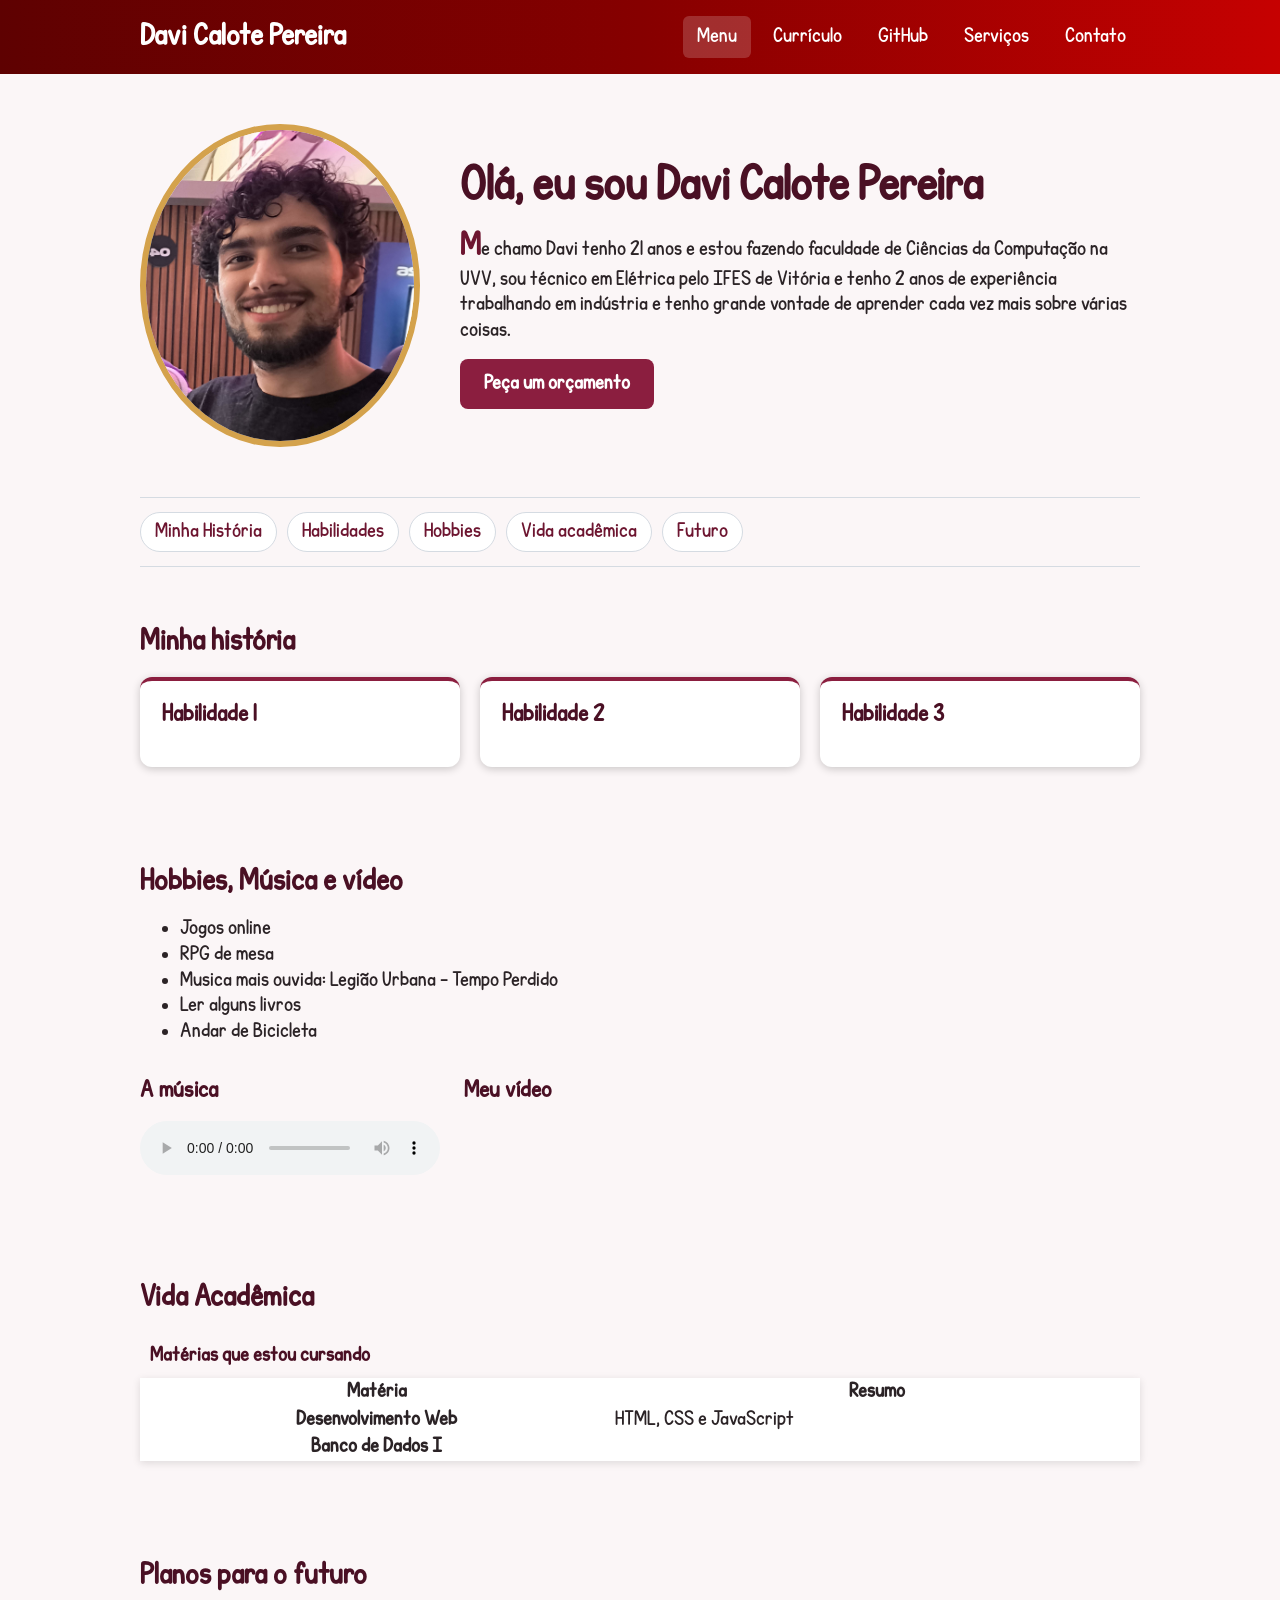
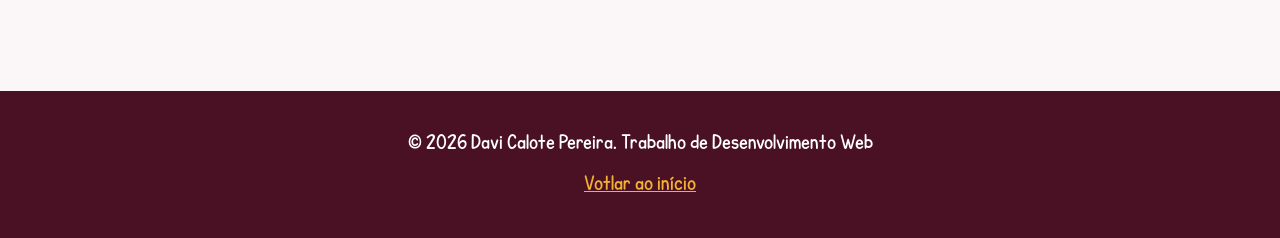
==== landingPage/index.html @ 77c5288a "Add files via upload" ====
<!DOCTYPE html>
<html lang="pt-br">
<head>
    <meta charset="UTF-8">
    <meta name="viewport" content="width=device-width, initial-scale=1.0">
    <title>Davi Calote | Home</title>
    <link rel="shortcut icon" href="./imagens/icone.png" type="image/png">
    <link rel="stylesheet" href="./estilos/estilo.css">
</head>
<body>
    <header class="topo">
        <div class="container barra">
            <a class="logo" href="index.html">Davi Calote Pereira</a>
            <nav class="menu">
                <a href="./paginas/index.html" class="ativo">Menu</a>
                <a href="./paginas/curriculo.html">Currículo</a>
                <a href="./paginas/github.html">GitHub</a>
                <a href="./paginas/servicos.html">Serviços</a>
                <a href="./paginas/contato.html">Contato</a>
            </nav>
        </div>
    </header>

    <main>

        <div class="container hero">
            <img src="./imagens/eu.png" alt="Foto Davi Calote Pereira">
            <div>
                <h1>Olá, eu sou Davi Calote Pereira</h1>
                <p>Me chamo Davi tenho 21 anos e estou fazendo faculdade de Ciências da Computação na UVV, sou técnico em Elétrica pelo IFES de Vitória e tenho 2 anos de experiência trabalhando em indústria e tenho grande vontade de aprender cada vez mais sobre várias coisas.</p>
                <a class="botao" href="./paginas/contato.html">Peça um orçamento</a>
            </div>
        </div>

        <div class="container">
            <nav class="ancoras">
                <a href="#historia">Minha História</a>
                <a href="#habilidades">Habilidades</a>
                <a href="#hobbies">Hobbies</a>
                <a href="#academico">Vida acadêmica</a>
                <a href="#futuro">Futuro</a>
            </nav>
        </div>

        <section id="historia" class="container">
            <h2>Minha história</h2>
            <div class="cards">
                <div class="card">
                    <h3>Habilidade 1</h3>
                    <p></p>
                </div>
                <div class="card">
                    <h3>Habilidade 2</h3>
                    <p></p>
                </div>
                <div class="card">
                    <h3>Habilidade 3</h3>
                    <p></p>
                </div>

            </div>
        </section>

        <section id="hobbies" class="container">
            <h2>Hobbies, Música e vídeo</h2>
            <ul>
                <li>Jogos online</li>
                <li>RPG de mesa</li>
                <li>Musica mais ouvida: Legião Urbana - Tempo Perdido</li>
                <li>Ler alguns livros</li>
                <li>Andar de Bicicleta</li>
            </ul>

            <div class="midia">
                <div>
                    <h3>A música</h3>
                    <audio controls>
                        <source src="./midia/musica.mp3" type="audio/mp3">
                    </audio>
                </div>
                <div>
                    <h3>Meu vídeo</h3>

                </div>
            </div>
        </section>

        <section id="academico" class="container">
            <h2>Vida Acadêmica</h2>
            <p></p>
            <div class="tabela-rolagem">
                <table>
                    <caption>Matérias que estou cursando</caption>
                    <thead>
                        <tr>
                            <th scope="col">Matéria</th>
                            <th scope="col">Resumo</th>
                        </tr>
                    </thead>
                    <tbody>
                        <tr>
                            <th scope="row">Desenvolvimento Web</th>
                            <td>HTML, CSS e JavaScript</td>
                        </tr>
                        <tr>
                            <th scope="row">Banco de Dados I</th>
                            <td></td>
                        </tr>
                    </tbody>
                </table>
            </div>
        </section>

        <section id="futuro" class="container">
            <h2>Planos para o futuro</h2>
            <p></p>
        </section>
    </main>

    <footer class="rodape">
        <div class="container">
            <p>&copy; 2026 Davi Calote Pereira. Trabalho de Desenvolvimento Web</p>
            <p><a href="index.html" style="color: #f2b134;">Votlar ao início</a></p>
        </div>
    </footer>
</body>
</html>
---- landingPage/estilos/estilo.css ----
@font-face {
    font-family: "inicio";
    src: url(../fontes/KGPerfectPenmanship.otf) format(opentype);
}
:root {
  --tinta: #4a1024;           /* vinho escuro: topo, títulos, rodapé */
  --fundo: #fbf6f7;           /* fundo levemente rosado */
  --destaque: #8b1e3f;        /* vinho principal: botões e bordas dos cards */
  --destaque-escuro: #6d1530; /* hover dos botões e links */
  --apoio: #d4a24c;           /* dourado: detalhes */
  --texto: #2b2326;
  --branco: #ffffff;
}
* {
    box-sizing: border-box;
}
body{
    margin: 0;
    font-family: "inicio", Arial, sans-serif;
    color: var(--texto);
    background-color: var(--fundo);
    line-height: 1.6;
}

a { color: var(--destaque-escuro); }
a:hover { color: var(--tinta); }

img { max-width: 100%; height: auto; }

h1, h2, h3 { color: var(--tinta); line-height: 1.25; }


.logo {
    color: var(--branco);
    font-size: 1.5em;
    font-weight: 700;
    text-decoration: none;
}

/* Caixa central: limita a largura e centraliza o conteúdo */
.container{
    width: 1000px;
    max-width: 92%;
    margin: 0 auto;
}

section { padding: 40px 0;}

/* 3. TOPO E MENU */
.topo{
    background-image: linear-gradient(to right, #5e0101, #860000, #c60101);
    color: var(--branco);
}
.barra{
    display: flex;
    justify-content: space-between;    /* logo à esquerda, menu à direita */
    align-items: center;
    padding: 16px 0;
}
.menu{
    display: flex;
    gap: 8px;
}
.menu a{
    color: var(--branco);
    text-decoration: none;
    padding: 8px 14px;
    border-radius: 6px;
    transition: brackground-color 0.3s;
}
.menu a:hover,
.menu a:focus,
.menu a.ativo {
  background-color: rgba(255, 255, 255, 0.18);
  color: var(--branco);
}

/*RODAPÉ*/
.rodape {
    background-color: var(--tinta);
    color: var(--branco);
    text-align: center;
    padding: 24px 0;
    margin-top: 40px;
}

/* 4. HOME */
.hero{
    display: flex;
    align-items: center;
    gap: 40px;
    padding: 50px 0;
}
.hero img{
    width: 280px;
    border-radius: 50%;
    border: 6px solid var(--apoio);
}
.hero h1{ font-size: 2.4em; margin: 0 0 10px; }

.hero p::first-letter{   /* primeira letra maior */
    font-size: 1.6em;
    font-weight: 700;
    color: var(--destaque-escuro);
}
.botao {
  display: inline-block;
  background-color: var(--destaque);
  color: var(--branco);
  padding: 12px 24px;
  border-radius: 8px;
  text-decoration: none;
  font-weight: 600;
  border: none;
  cursor: pointer;
  font-size: 1rem;
  font-family: inherit;
  transition: background-color 0.3s, transform 0.2s;
}
.botao:hover{
    background-color: var(--destaque-escuro);
    color: var(--branco);
    transform: translateY(-2px);
}

/* Menu de âncoras (links dentro da mesma página) */
.ancoras{
    display: flex;
    flex-wrap: wrap;
    gap: 10px;
    padding: 14px 0;
    border-top: 1px solid #d5dbe2;
    border-bottom: 1px solid #d5dbe2;
}
.ancoras a{
    padding: 6px 14px;
    border-radius: 20px;
    background-color: var(--branco);
    text-decoration: none;
    border: 1px solid #d5dbe2;
}
.ancoras a:hover { background-color: var(--apoio); border-color: var(--apoio); }

/* Cards lado a lado */
.cards{
    display: flex;
    flex-wrap: wrap;
    gap: 20px;
}
.card{
    flex: 1 1 280px;       /* cresce, encolhe, base de 280px */
    background-color: var(--branco);
    padding: 22px;
    border-radius: 12px;
    border-top: 4px solid var(--destaque);
    box-shadow: 0 2px 8px rgba(0, 0, 0, 0.2);
    transition: transform 0.3s, box-shadow 0.3s;
}

.card:hover {
    transform: translateY(-5px);
    box-shadow: 0 10px 20px rgba(0, 0, 0, 0.2);
}

.card h3 { margin-top: 0; }

.midia { display: flex; flex-wrap: wrap; gap: 24px; align-items: flex-start; }
video { max-width: 100%; border-radius: 10px; }

.github { 
    display: flex;
    align-items: center;
    gap: 24px;
    flex-wrap: wrap;
}
.github img { width: 200px; border-radius: 12px; }

/*Tabelas*/
table {
    border-collapse: collapse;
    width: 100%;
    background-color: var(--branco);
    box-shadow: 0 2px 8px rgba(0, 0, 0, 0.12)
}

caption { font-weight: 700; padding: 10px; text-align: left; color: var(--tinta); }
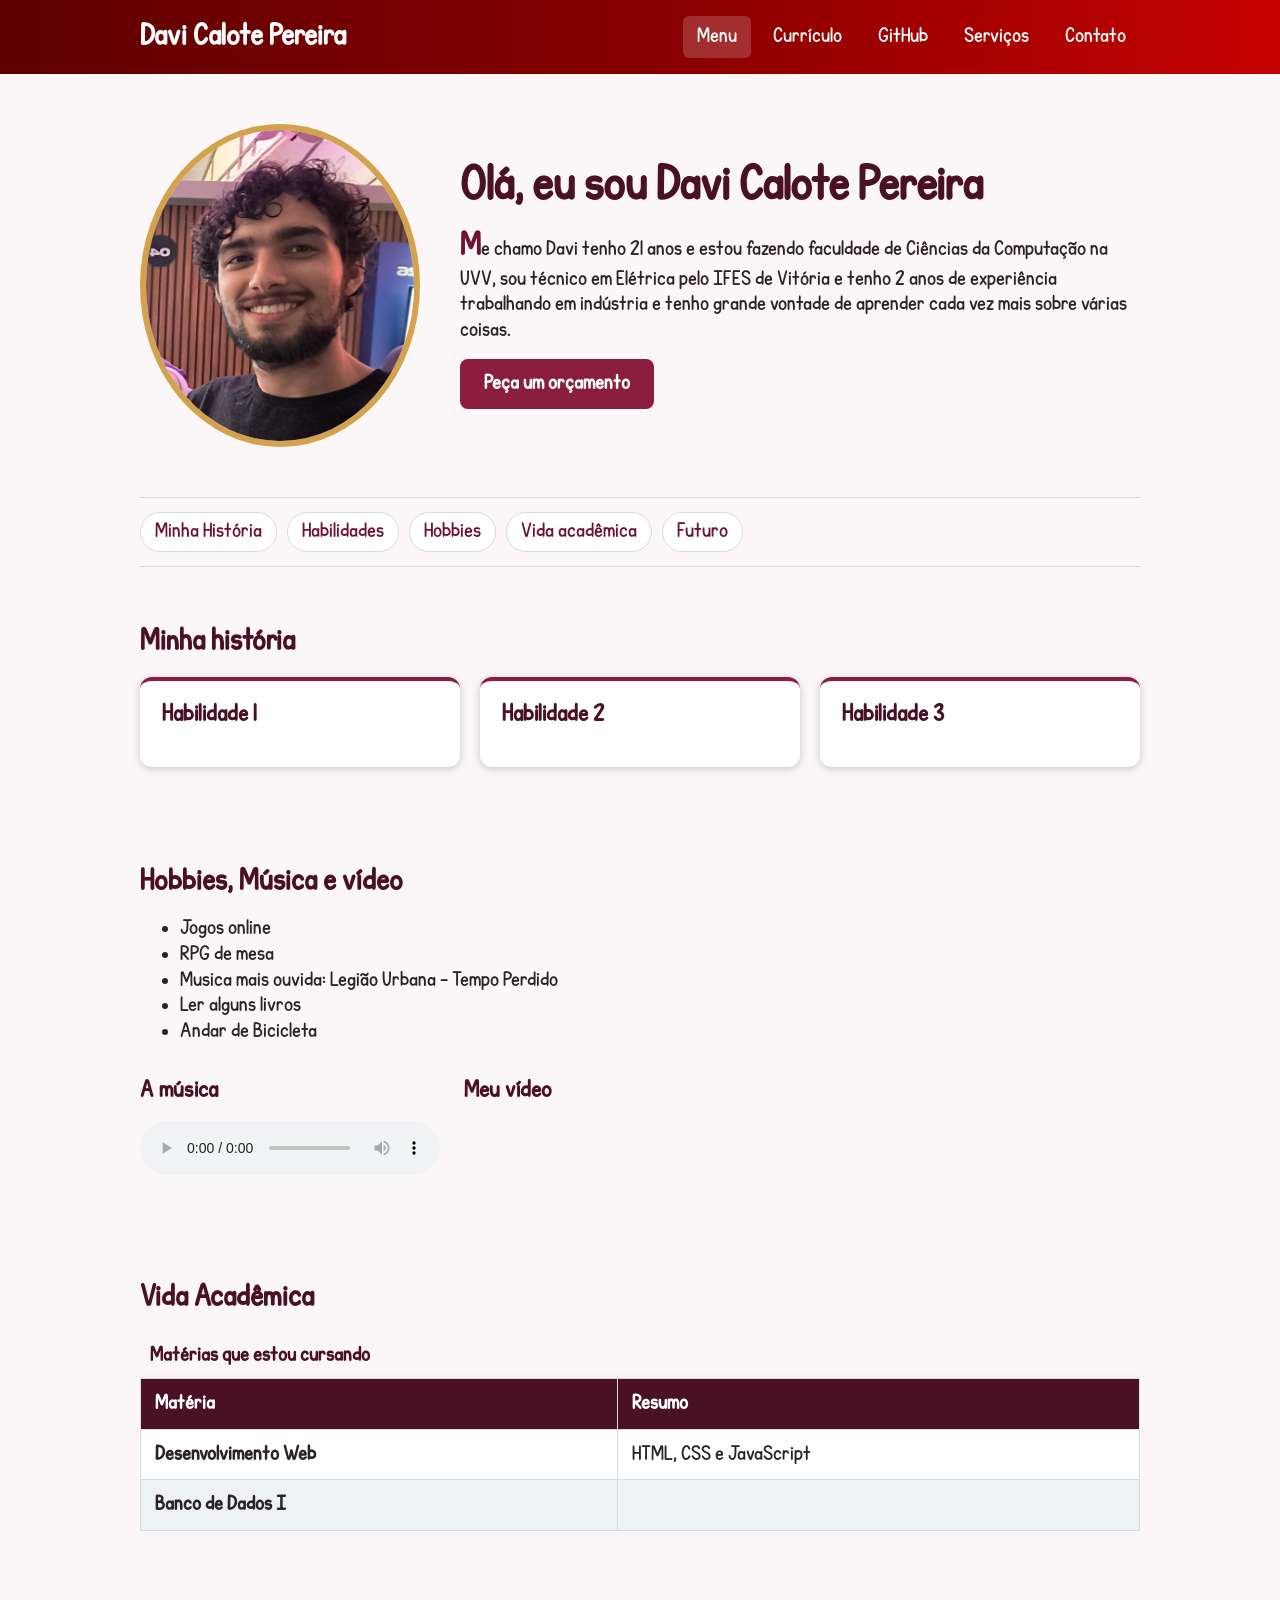
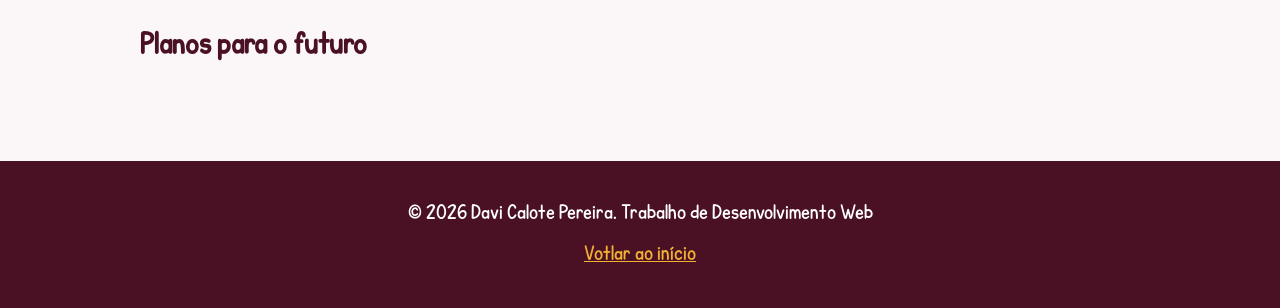
==== commit 7c713ece: "Add files via upload" ====
--- a/landingPage/index.html
+++ b/landingPage/index.html
@@ -10,9 +10,9 @@
 <body>
     <header class="topo">
         <div class="container barra">
-            <a class="logo" href="index.html">Davi Calote Pereira</a>
+            <a class="logo" href="./index.html">Davi Calote Pereira</a>
             <nav class="menu">
-                <a href="./paginas/index.html" class="ativo">Menu</a>
+                <a href="./index.html" class="ativo">Menu</a>
                 <a href="./paginas/curriculo.html">Currículo</a>
                 <a href="./paginas/github.html">GitHub</a>
                 <a href="./paginas/servicos.html">Serviços</a>
@@ -120,7 +120,7 @@
     <footer class="rodape">
         <div class="container">
             <p>&copy; 2026 Davi Calote Pereira. Trabalho de Desenvolvimento Web</p>
-            <p><a href="index.html" style="color: #f2b134;">Votlar ao início</a></p>
+            <p><a href="./index.html" style="color: #f2b134;">Votlar ao início</a></p>
         </div>
     </footer>
 </body>
--- a/landingPage/estilos/estilo.css
+++ b/landingPage/estilos/estilo.css
@@ -183,4 +183,44 @@
     box-shadow: 0 2px 8px rgba(0, 0, 0, 0.12)
 }
 
-caption { font-weight: 700; padding: 10px; text-align: left; color: var(--tinta); }+caption { font-weight: 700; padding: 10px; text-align: left; color: var(--tinta); }
+
+th, td {
+    border: 1px solid #d5dbe2;
+    padding: 12px 14px;
+    text-align: left;
+}
+
+thead { background-color: var(--tinta); color: var(--branco); }
+tbody tr:nth-child(even) { background-color: #eef2f5; }
+tbody tr:hover { background-color: #fff3d6; }
+tfoot { background-color: #e3e9ee; font-style: italic; }
+
+.tabela-rolagem { overflow-x: auto; }   /* tabela rola de lado no celular */
+
+/*FORMULÁRIO */
+form {
+    background-color: var(--branco);
+    padding: 26px;
+    border-radius: 12px;
+    box-shadow: 0 2px 8px rgba(0, 0, 0, 0.12);
+}
+
+fieldset { border: 1px solid #d5dbe2; border-radius: 8px; margin-bottom: 18px; }
+legend { padding: 0 8px; font-weight: 600; color: var(--tinta); }
+
+label { display: block; margin: 12px 0 4px; font-weight: 600; }
+label.inline { display: inline; font-weight: 400; margin-right: 14px; }
+
+input[type="text"]
+input[type="tel"]
+input[type="email"]
+select,
+textarea {
+    width: 100%;
+    padding: 10px;
+    border: 1px solid #b9c2cc;
+    border-radius: 6px;
+    font-family: inherit;
+    font-size: 1em;
+}   
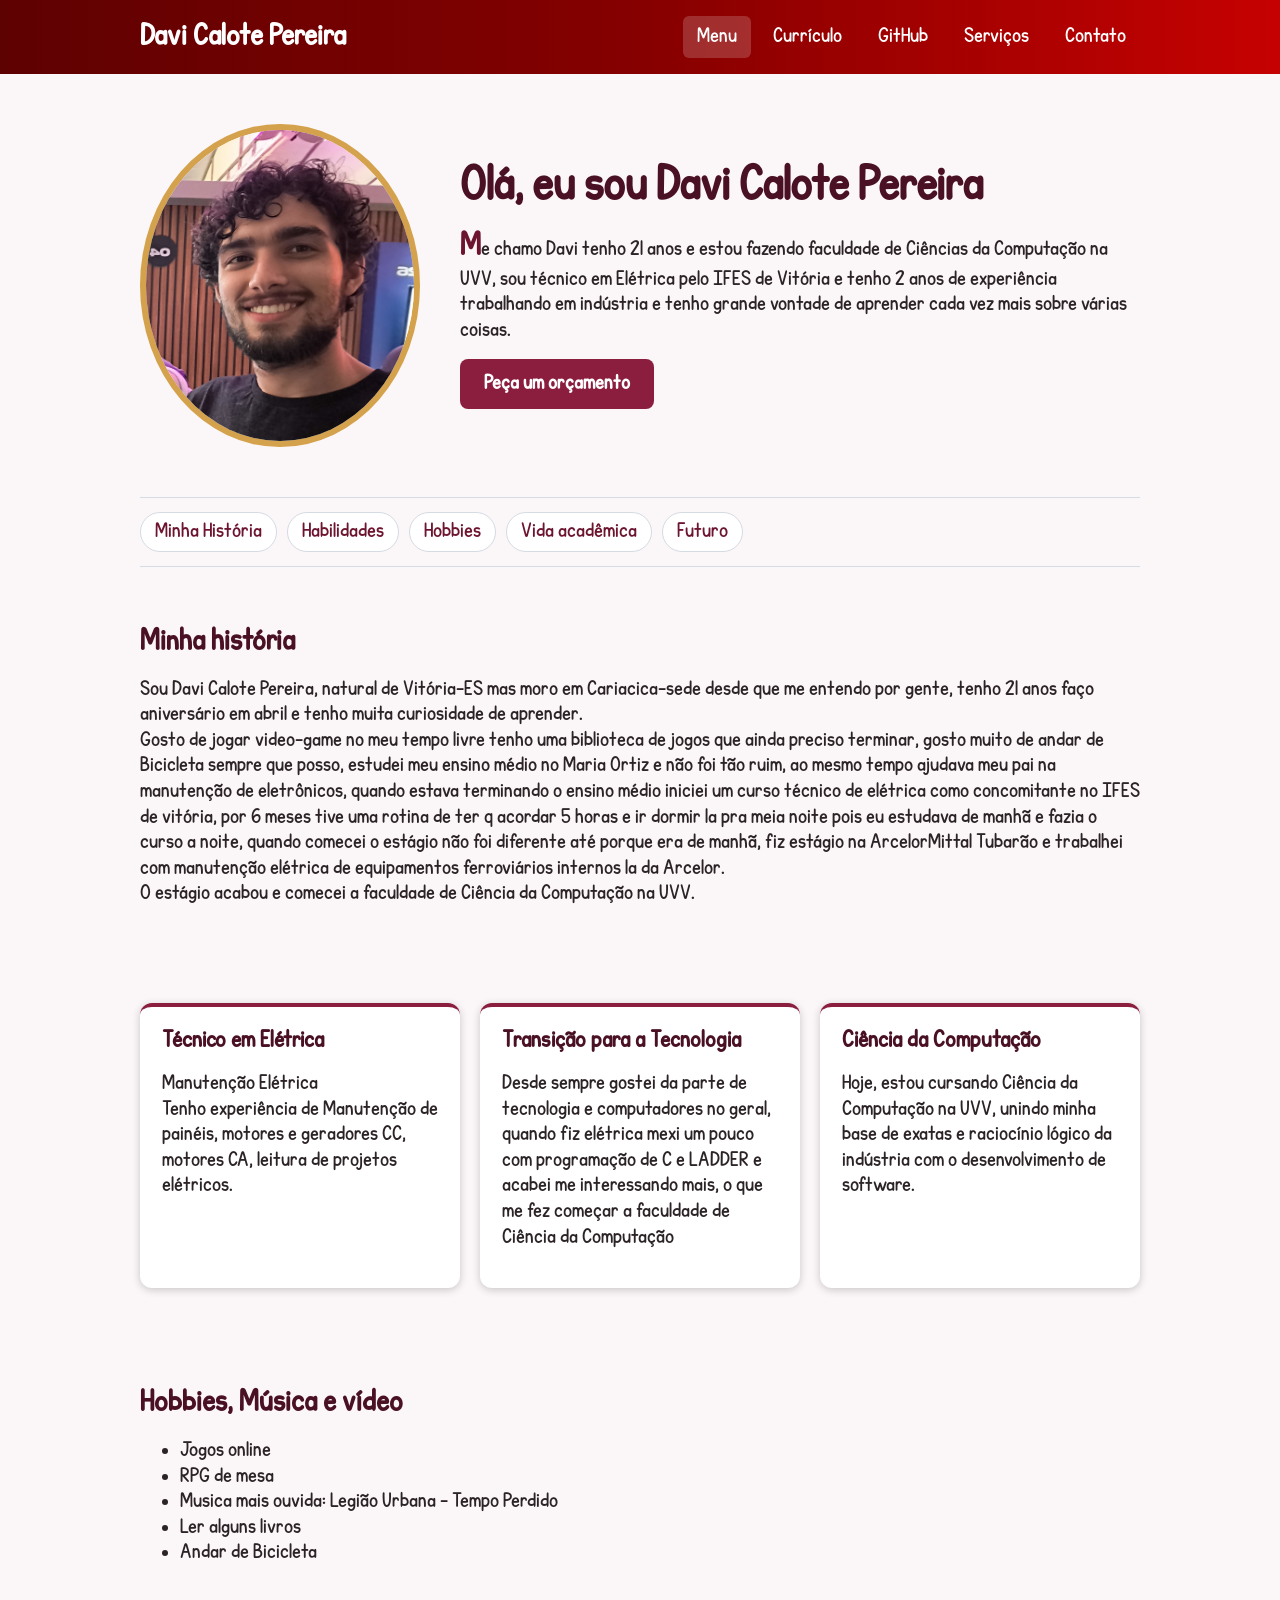
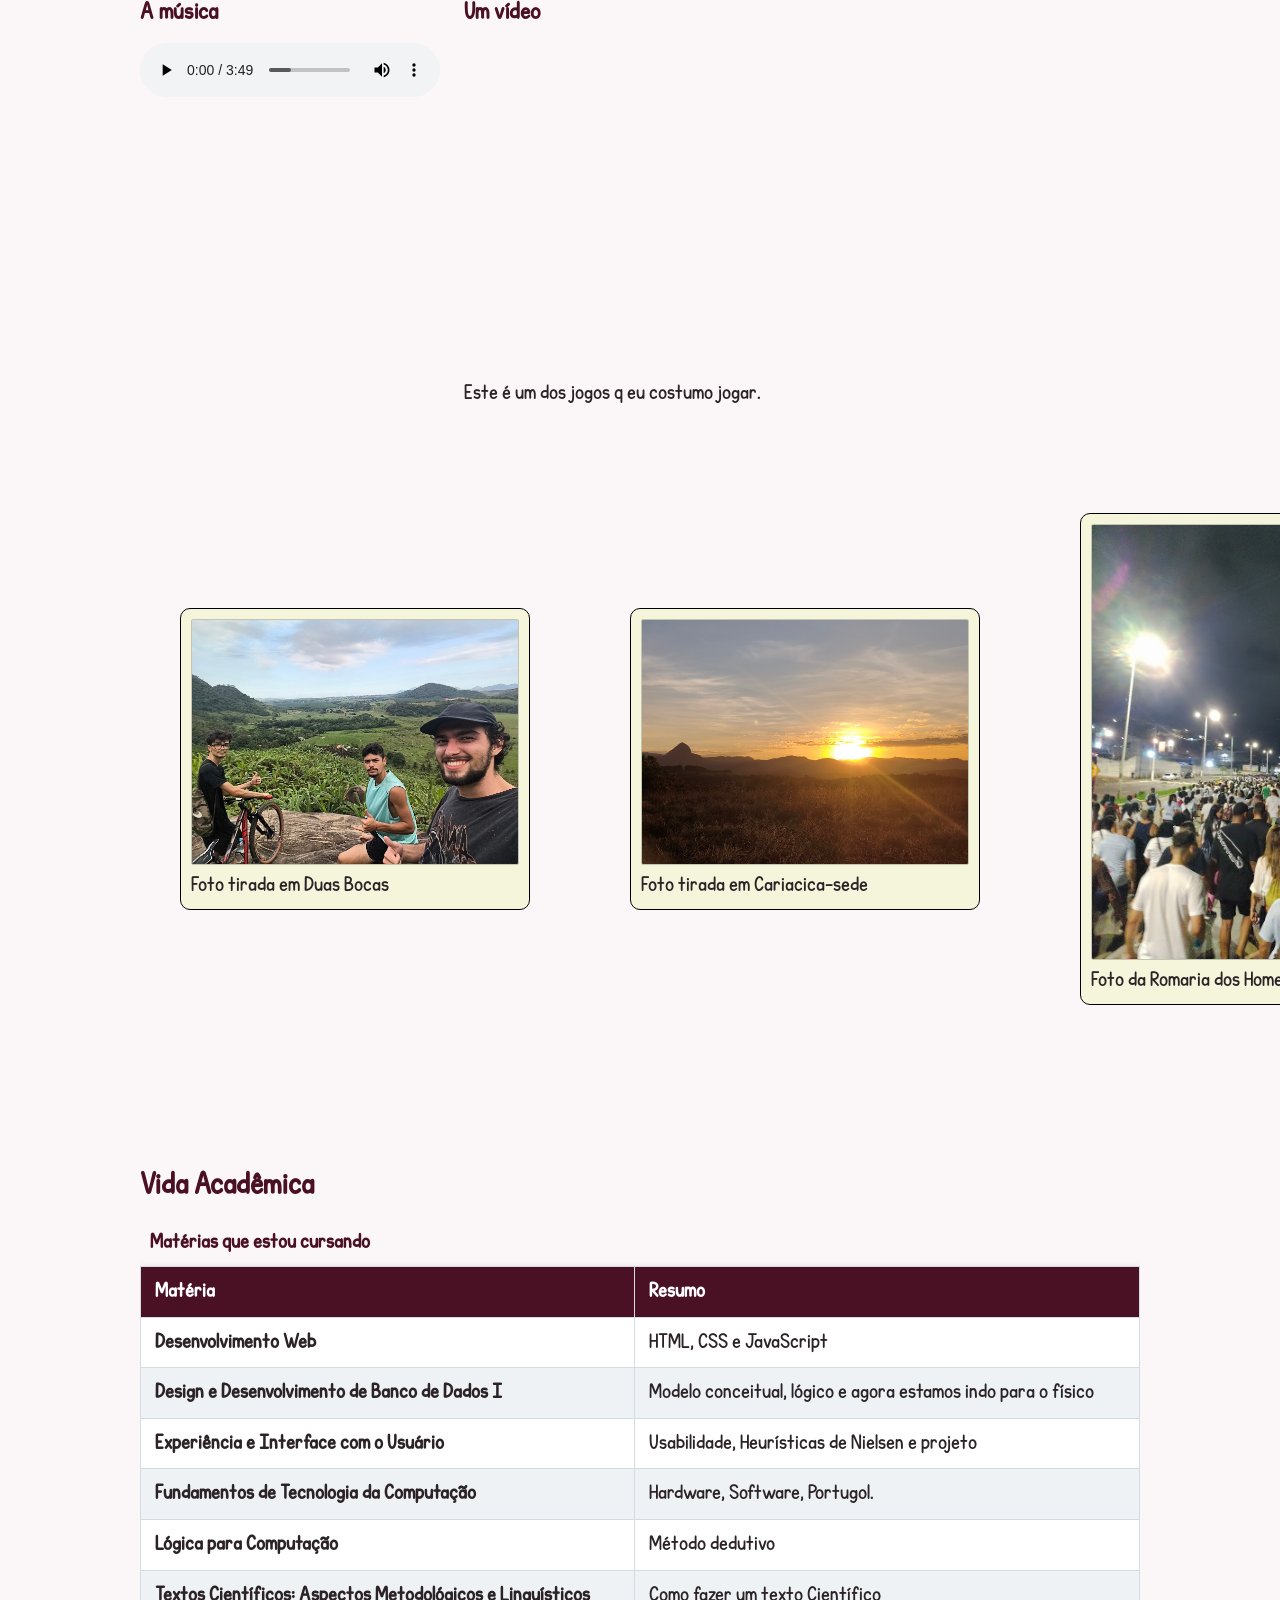
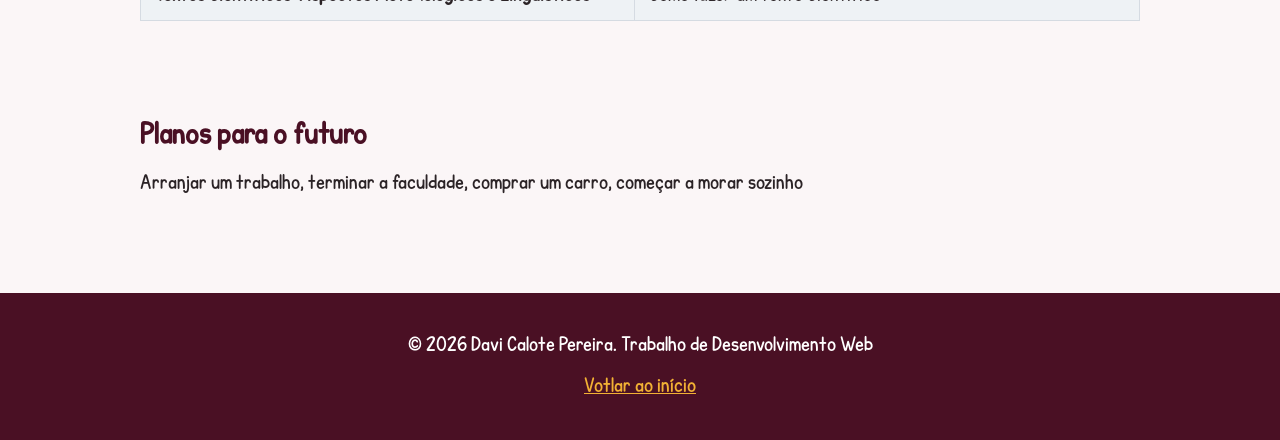
==== commit 09b0e0c5: "Finalizado Landing Page do trabalho de Construção de Software para a Web." ====
--- a/landingPage/index.html
+++ b/landingPage/index.html
@@ -44,20 +44,23 @@
 
         <section id="historia" class="container">
             <h2>Minha história</h2>
+            <p>Sou Davi Calote Pereira, natural de Vitória-ES mas moro em Cariacica-sede desde que me entendo por gente, tenho 21 anos faço aniversário em abril e tenho muita curiosidade de aprender. <br> Gosto de jogar video-game no meu tempo livre tenho uma biblioteca de jogos que ainda preciso terminar, gosto muito de andar de Bicicleta sempre que posso, estudei meu ensino médio no Maria Ortiz e não foi tão ruim, ao mesmo tempo ajudava meu pai na manutenção de eletrônicos, quando estava terminando o ensino médio iniciei um curso técnico de elétrica como concomitante no IFES de vitória, por 6 meses tive uma rotina de ter q acordar 5 horas e ir dormir la pra meia noite pois eu estudava de manhã e fazia o curso a noite, quando comecei o estágio não foi diferente até porque era de manhã, fiz estágio na ArcelorMittal Tubarão e trabalhei com manutenção elétrica de equipamentos ferroviários internos la da Arcelor. <br> O estágio acabou e comecei a faculdade de Ciência da Computação na UVV.</p>
+        </section>
+
+        <section id="habilidades" class="container">
             <div class="cards">
                 <div class="card">
-                    <h3>Habilidade 1</h3>
-                    <p></p>
+                    <h3>Técnico em Elétrica</h3>
+                    <p>Manutenção Elétrica <br> Tenho experiência de Manutenção de painéis, motores e geradores CC, motores CA, leitura de projetos elétricos.</p>
                 </div>
                 <div class="card">
-                    <h3>Habilidade 2</h3>
-                    <p></p>
+                    <h3>Transição para a Tecnologia</h3>
+                    <p>Desde sempre gostei da parte de tecnologia e computadores no geral, quando fiz elétrica mexi um pouco com programação de C e LADDER e acabei me interessando mais, o que me fez começar a faculdade de Ciência da Computação</p>
                 </div>
                 <div class="card">
-                    <h3>Habilidade 3</h3>
-                    <p></p>
+                    <h3>Ciência da Computação</h3>
+                    <p>Hoje, estou cursando Ciência da Computação na UVV, unindo minha base de exatas e raciocínio lógico da indústria com o desenvolvimento de software.</p>
                 </div>
-
             </div>
         </section>
 
@@ -75,12 +78,27 @@
                 <div>
                     <h3>A música</h3>
                     <audio controls>
-                        <source src="./midia/musica.mp3" type="audio/mp3">
+                        <source src="./midia/tempoPerdido.mp3" type="audio/mp3">
                     </audio>
                 </div>
                 <div>
-                    <h3>Meu vídeo</h3>
-
+                    <h3>Um vídeo</h3>
+                    <iframe width="560" height="315" src="https://www.youtube.com/embed/FF4dr7FzjLI?si=yqc1kBfWI11vxq_4" title="YouTube video player" frameborder="0" allow="accelerometer; autoplay; clipboard-write; encrypted-media; gyroscope; picture-in-picture; web-share" referrerpolicy="strict-origin-when-cross-origin" allowfullscreen></iframe>
+                    <p>Este é um dos jogos q eu costumo jogar.</p>
+                </div>
+                <div class="container, imagens">
+                    <figure>
+                        <img src="./imagens/bike1.jpg" alt="andando de Bicicleta">
+                        <figcaption>Foto tirada em Duas Bocas</figcaption>
+                    </figure>
+                    <figure>
+                        <img src="./imagens/paisagem.jpg" alt="paisagem">
+                        <figcaption>Foto tirada em Cariacica-sede</figcaption>
+                    </figure>
+                    <figure>
+                        <img src="./imagens/romaria.jpg" alt="romaria">
+                        <figcaption>Foto da Romaria dos Homens</figcaption>
+                    </figure>
                 </div>
             </div>
         </section>
@@ -103,8 +121,24 @@
                             <td>HTML, CSS e JavaScript</td>
                         </tr>
                         <tr>
-                            <th scope="row">Banco de Dados I</th>
-                            <td></td>
+                            <th scope="row">Design e Desenvolvimento de Banco de Dados I</th>
+                            <td>Modelo conceitual, lógico e agora estamos indo para o físico</td>
+                        </tr>
+                        <tr>
+                            <th scope="row">Experiência e Interface com o Usuário</th>
+                            <td>Usabilidade, Heurísticas de Nielsen e projeto</td>
+                        </tr>
+                        <tr>
+                            <th scope="row">Fundamentos de Tecnologia da Computação</th>
+                            <td>Hardware, Software, Portugol.</td>
+                        </tr>
+                        <tr>
+                            <th scope="row">Lógica para Computação</th>
+                            <td>Método dedutivo</td>
+                        </tr>
+                        <tr>
+                            <th scope="row">Textos Científicos: Aspectos Metodológicos e Linguísticos</th>
+                            <td>Como fazer um texto Científico</td>
                         </tr>
                     </tbody>
                 </table>
@@ -113,7 +147,7 @@
 
         <section id="futuro" class="container">
             <h2>Planos para o futuro</h2>
-            <p></p>
+            <p>Arranjar um trabalho, terminar a faculdade, comprar um carro, começar a morar sozinho</p>
         </section>
     </main>
 
--- a/landingPage/estilos/estilo.css
+++ b/landingPage/estilos/estilo.css
@@ -165,7 +165,7 @@
 .card h3 { margin-top: 0; }
 
 .midia { display: flex; flex-wrap: wrap; gap: 24px; align-items: flex-start; }
-video { max-width: 100%; border-radius: 10px; }
+iframe { max-width: 100%; border-radius: 10px; }
 
 .github { 
     display: flex;
@@ -223,4 +223,24 @@
     border-radius: 6px;
     font-family: inherit;
     font-size: 1em;
-}   +}   
+
+.imagens{
+    display: flex;
+    align-items: center;
+    gap: 20px;
+    padding: 50px 0;
+}
+
+.imagens img{
+    width: 100%;
+    border-radius: 2px;
+    border: 1px solid rgba(0, 0, 0, 0.2);
+}
+.imagens figure{
+    border: 1px solid black;
+    padding: 10px ;
+    background-color: beige;
+    border-radius: 10px;
+    width: 350px;
+}
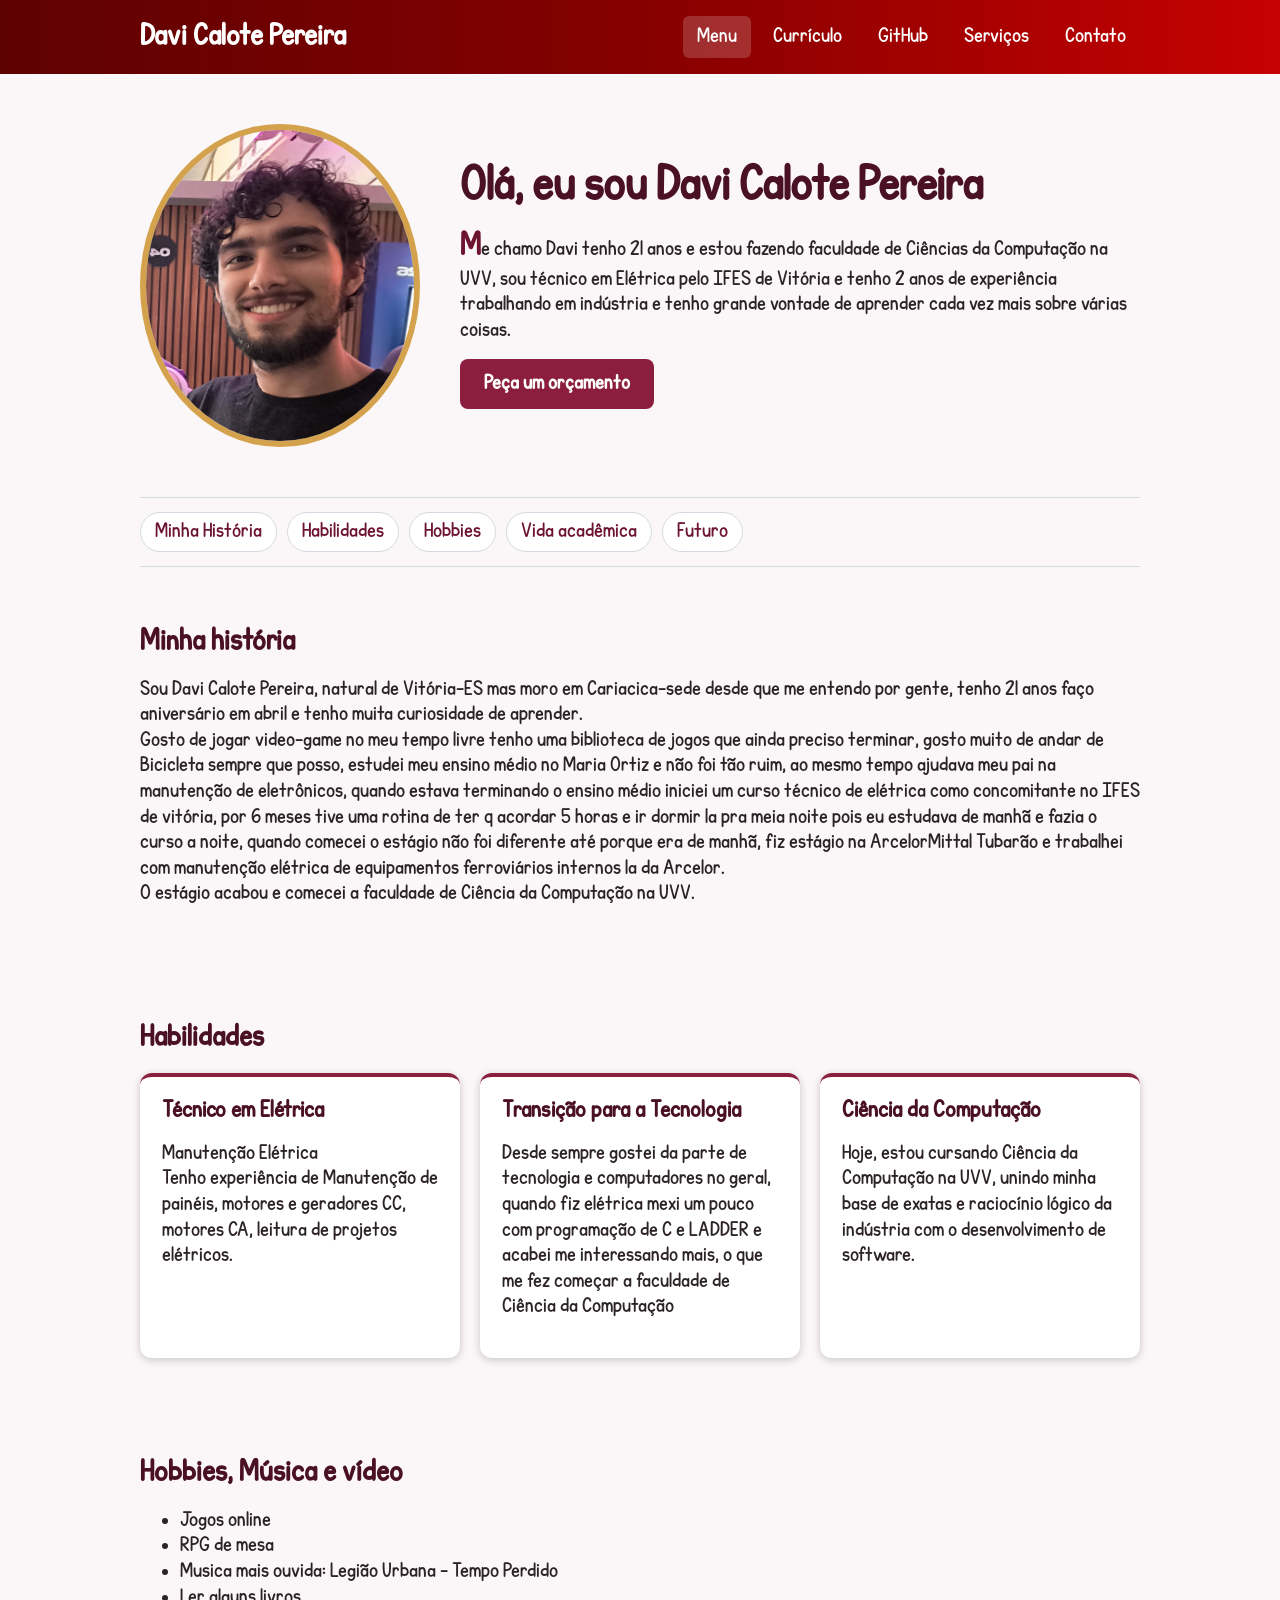
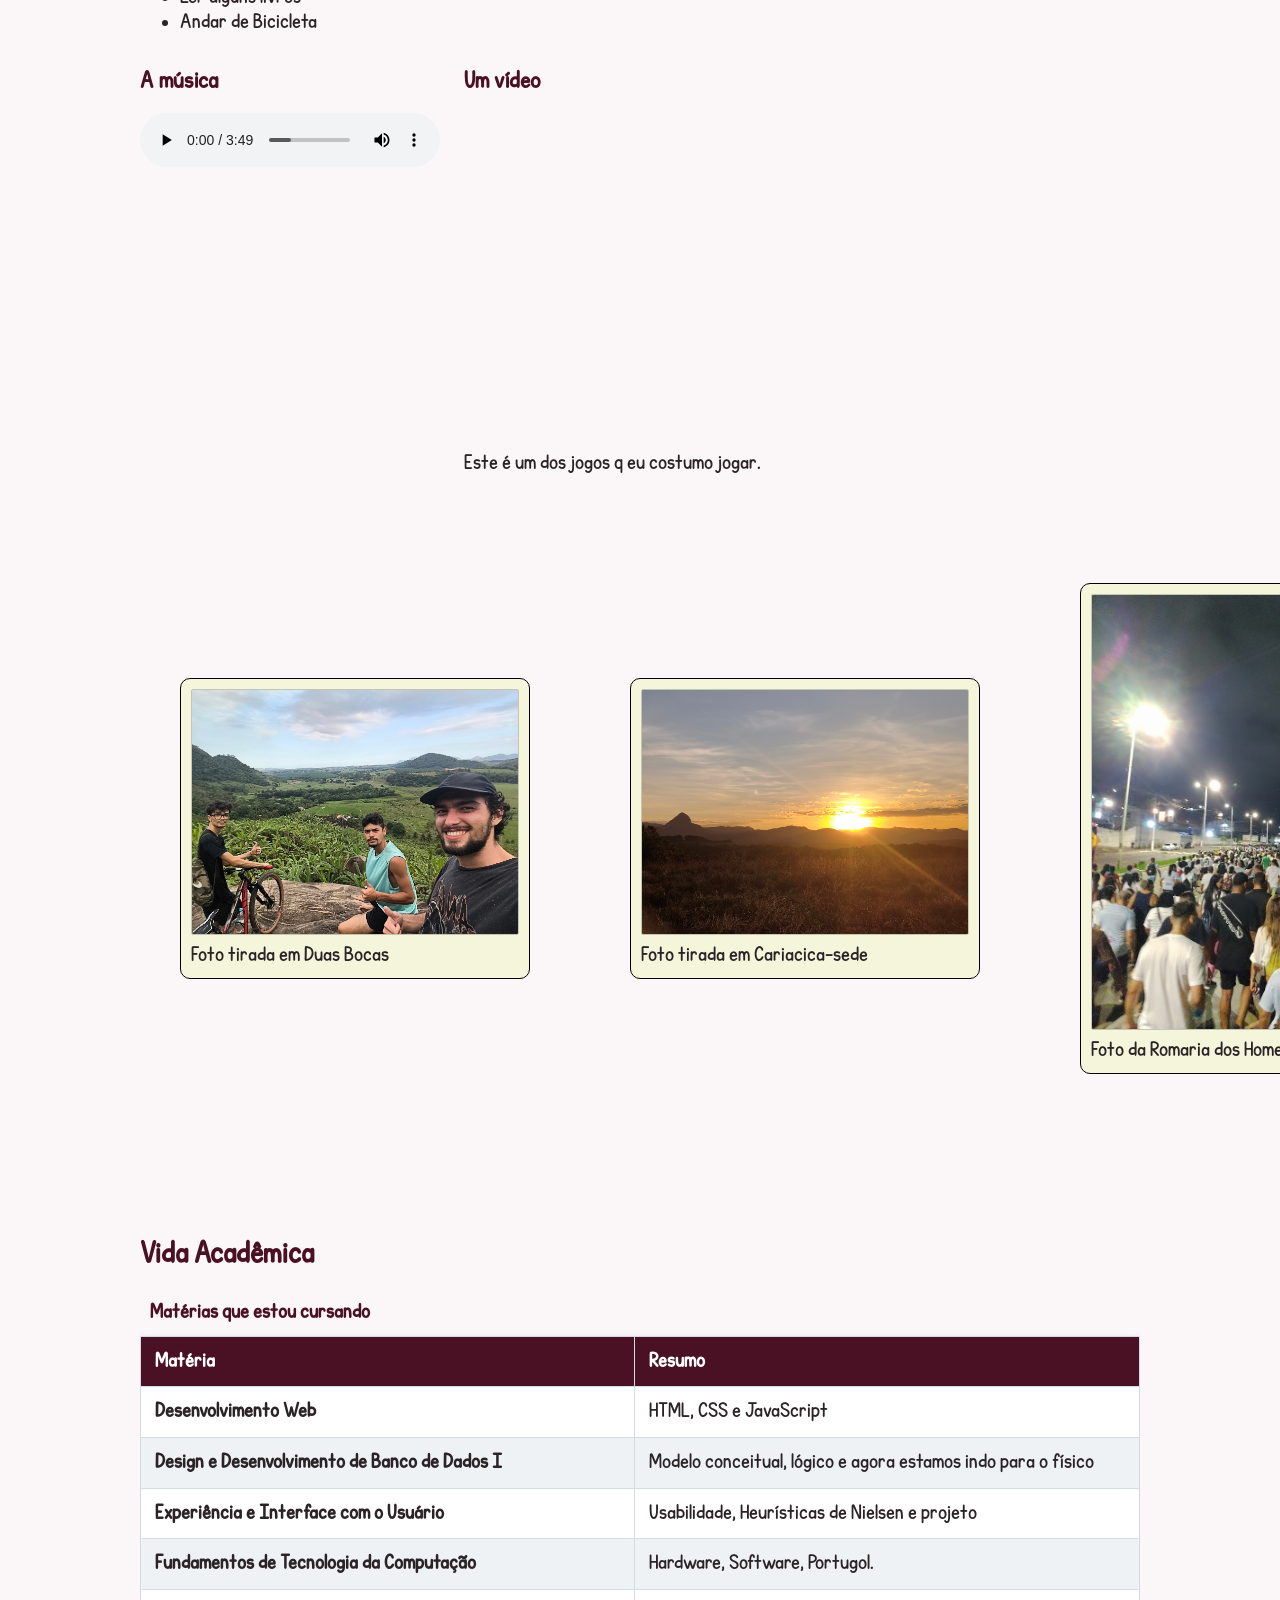
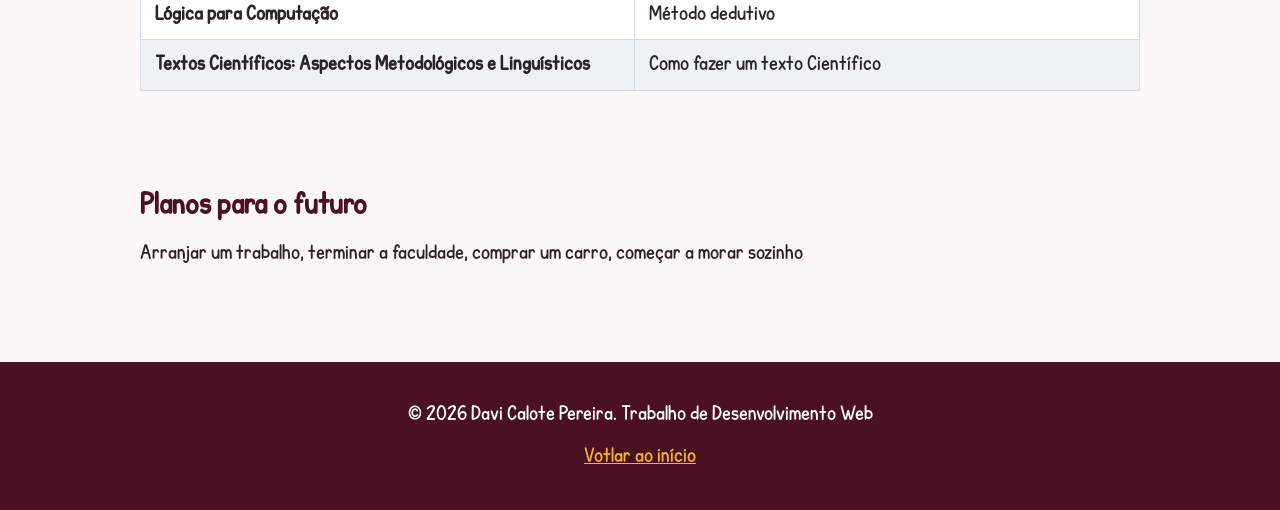
==== commit dbeb43d2: "Landing Page reenvio" ====
--- a/landingPage/index.html
+++ b/landingPage/index.html
@@ -48,6 +48,7 @@
         </section>
 
         <section id="habilidades" class="container">
+            <h2>Habilidades</h2>
             <div class="cards">
                 <div class="card">
                     <h3>Técnico em Elétrica</h3>
